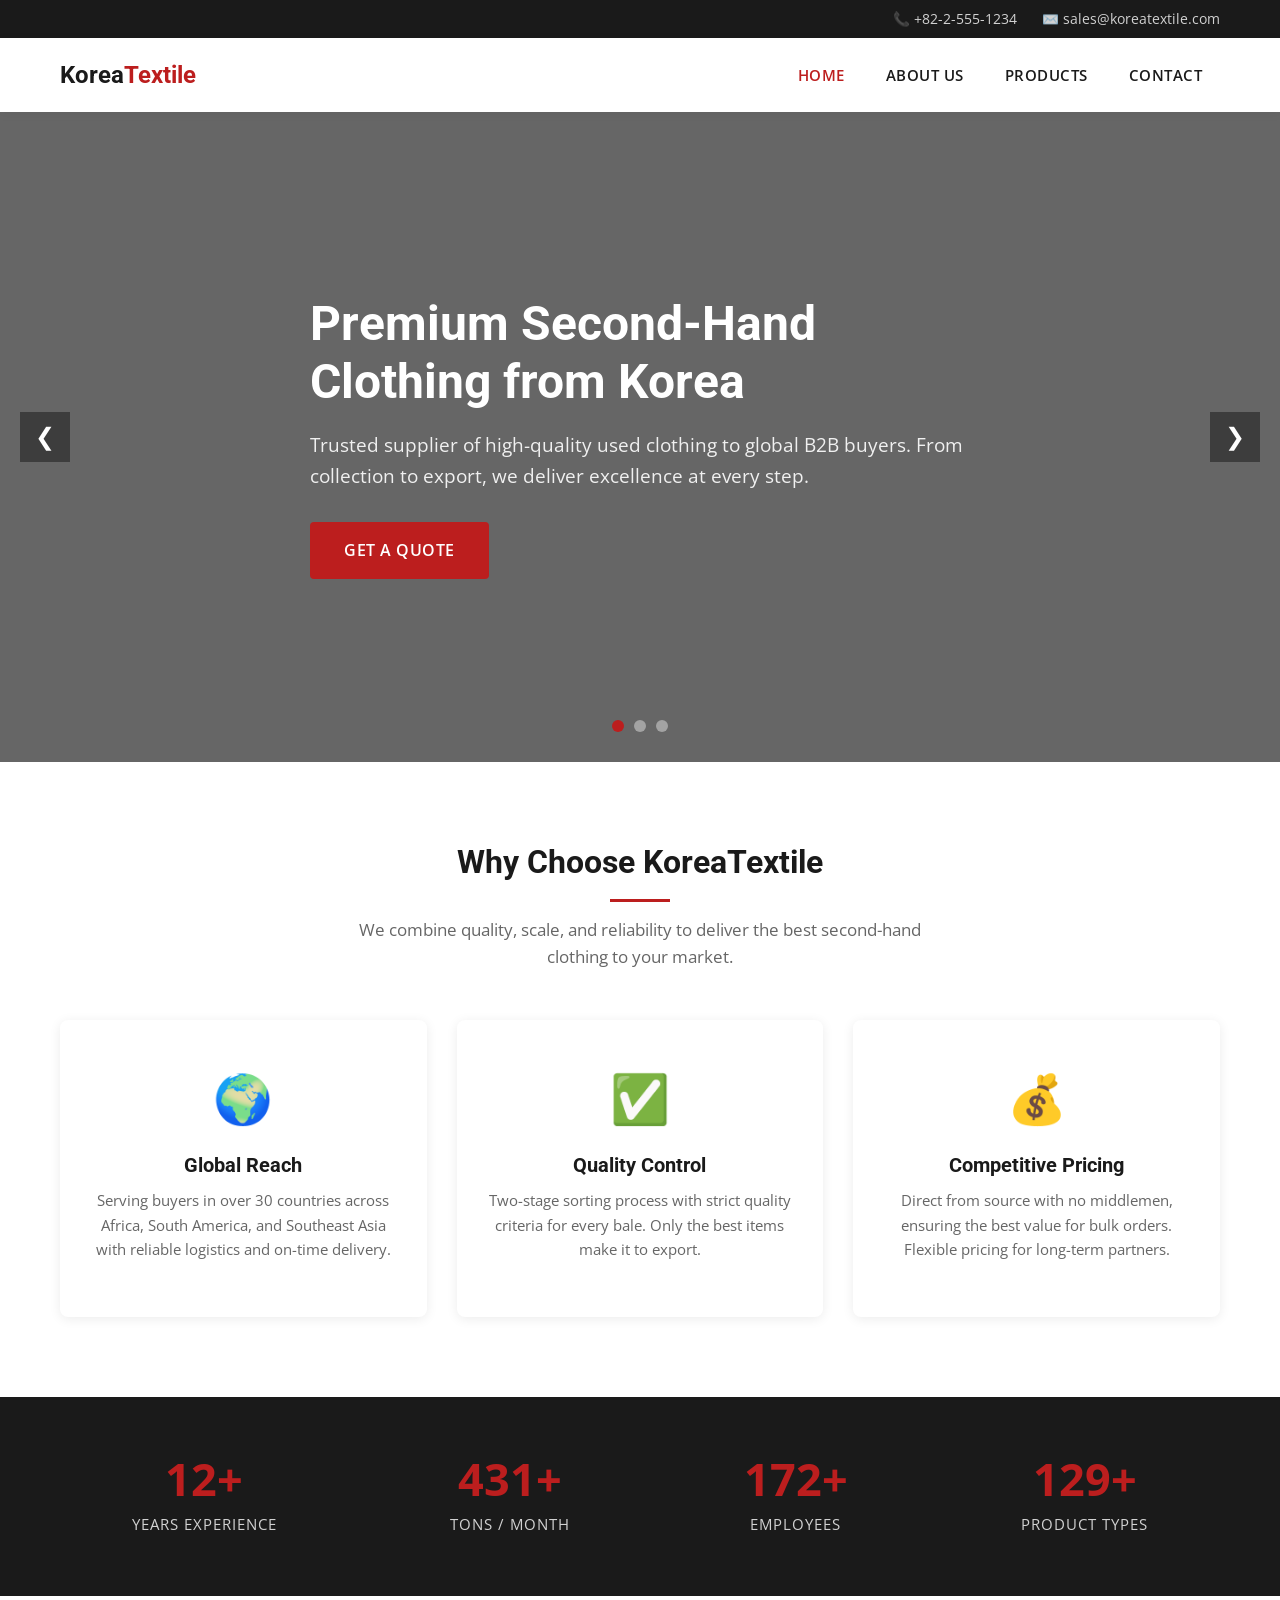
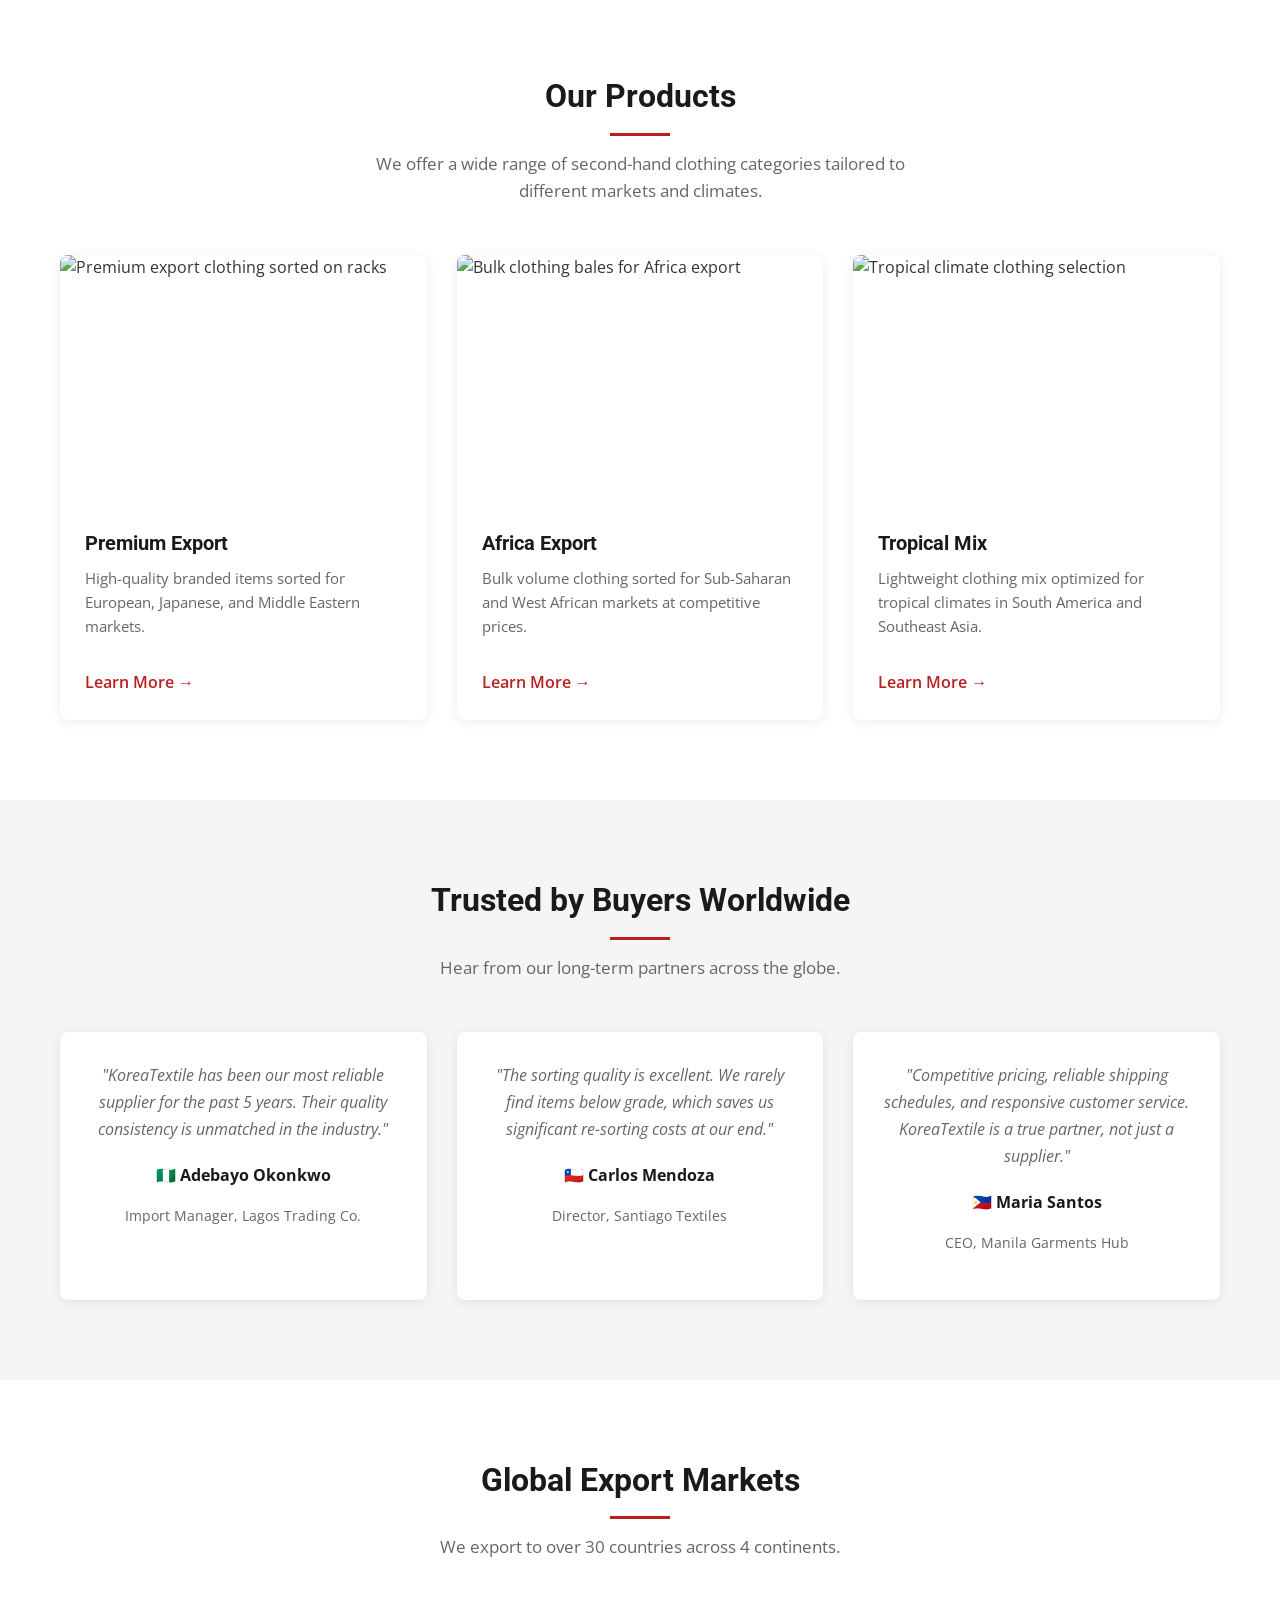
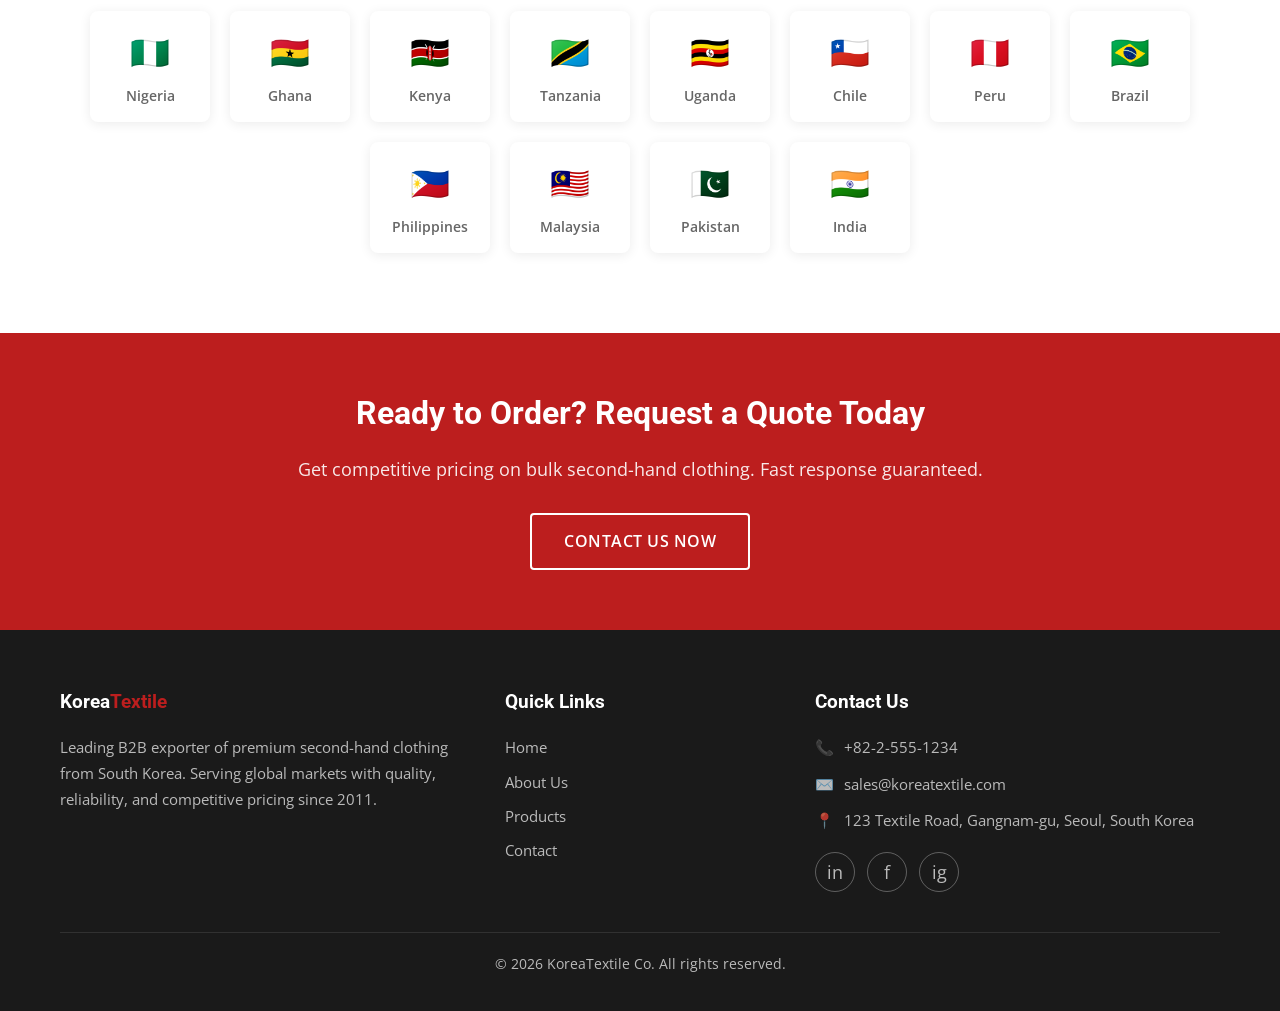
==== index.html @ 9825fd98 "B2B 중고 의류 수출 영문 웹사이트 데모 위시켓 #153612 수주용 정적 HTML 데모 사이트 - 4페이지: Home, About, Products, Contact - Euro" ====
<!DOCTYPE html>
<html lang="en">
<head>
  <meta charset="UTF-8">
  <meta name="viewport" content="width=device-width, initial-scale=1.0">
  <meta name="description" content="KoreaTextile Co. — Leading B2B exporter of premium second-hand clothing from South Korea to global markets.">
  <title>KoreaTextile Co. | Premium Second-Hand Clothing Export</title>
  <link rel="preconnect" href="https://fonts.googleapis.com">
  <link href="https://fonts.googleapis.com/css2?family=Open+Sans:wght@400;600;700&family=Roboto:wght@400;700&display=swap" rel="stylesheet">
  <link rel="stylesheet" href="css/style.css">
</head>
<body>

  <!-- Top Bar -->
  <div class="topbar">
    <div class="container">
      <a href="tel:+8225551234">📞 +82-2-555-1234</a>
      <a href="mailto:sales@koreatextile.com">✉️ sales@koreatextile.com</a>
    </div>
  </div>

  <!-- Header -->
  <header class="header">
    <div class="container">
      <a href="index.html" class="nav__logo">Korea<span>Textile</span></a>
      <nav aria-label="Main navigation">
        <ul class="nav__menu">
          <li class="nav__item nav__item--active"><a href="index.html" class="nav__link">Home</a></li>
          <li class="nav__item"><a href="about.html" class="nav__link">About Us</a></li>
          <li class="nav__item"><a href="products.html" class="nav__link">Products</a></li>
          <li class="nav__item"><a href="contact.html" class="nav__link">Contact</a></li>
        </ul>
      </nav>
      <button class="nav__toggle" aria-label="Toggle navigation menu" aria-expanded="false">
        <span></span><span></span><span></span>
      </button>
    </div>
    <div class="nav__overlay"></div>
  </header>

  <main>

  <!-- Hero Slider -->
  <section class="hero">
    <div class="hero__slide hero__slide--active">
      <div class="hero__bg" style="background-image:url('https://images.unsplash.com/photo-1558171813-4c088753af8f?w=1920&q=80')"></div>
      <div class="hero__overlay"></div>
      <div class="container hero__content">
        <h1 class="hero__title">Premium Second-Hand Clothing from Korea</h1>
        <p class="hero__subtitle">Trusted supplier of high-quality used clothing to global B2B buyers. From collection to export, we deliver excellence at every step.</p>
        <a href="contact.html" class="btn btn--primary">Get a Quote</a>
      </div>
    </div>
    <div class="hero__slide">
      <div class="hero__bg" style="background-image:url('https://images.unsplash.com/photo-1441986300917-64674bd600d8?w=1920&q=80')"></div>
      <div class="hero__overlay"></div>
      <div class="container hero__content">
        <h1 class="hero__title">Rigorous Sorting &amp; Quality Control</h1>
        <p class="hero__subtitle">Two-stage quality inspection ensures only the best reaches your market. Every bale meets our strict quality criteria.</p>
        <a href="about.html" class="btn btn--outline">Learn More</a>
      </div>
    </div>
    <div class="hero__slide">
      <div class="hero__bg" style="background-image:url('https://images.unsplash.com/photo-1494412574643-ff11b0a5eb19?w=1920&q=80')"></div>
      <div class="hero__overlay"></div>
      <div class="container hero__content">
        <h1 class="hero__title">Exporting to 30+ Countries Worldwide</h1>
        <p class="hero__subtitle">From Africa to South America, we deliver reliability at scale. Your trusted partner for bulk second-hand clothing supply.</p>
        <a href="products.html" class="btn btn--outline">View Products</a>
      </div>
    </div>

    <button class="hero__arrow hero__arrow--prev" aria-label="Previous slide">&#10094;</button>
    <button class="hero__arrow hero__arrow--next" aria-label="Next slide">&#10095;</button>
    <div class="hero__controls">
      <button class="hero__dot hero__dot--active" aria-label="Slide 1"></button>
      <button class="hero__dot" aria-label="Slide 2"></button>
      <button class="hero__dot" aria-label="Slide 3"></button>
    </div>
  </section>

  <!-- Why Choose Us -->
  <section class="section features fade-in">
    <div class="container">
      <div class="section__header">
        <h2>Why Choose KoreaTextile</h2>
        <p>We combine quality, scale, and reliability to deliver the best second-hand clothing to your market.</p>
      </div>
      <div class="grid grid--3col">
        <div class="card">
          <div class="card__icon">🌍</div>
          <h3 class="card__title">Global Reach</h3>
          <p class="card__text">Serving buyers in over 30 countries across Africa, South America, and Southeast Asia with reliable logistics and on-time delivery.</p>
        </div>
        <div class="card">
          <div class="card__icon">✅</div>
          <h3 class="card__title">Quality Control</h3>
          <p class="card__text">Two-stage sorting process with strict quality criteria for every bale. Only the best items make it to export.</p>
        </div>
        <div class="card">
          <div class="card__icon">💰</div>
          <h3 class="card__title">Competitive Pricing</h3>
          <p class="card__text">Direct from source with no middlemen, ensuring the best value for bulk orders. Flexible pricing for long-term partners.</p>
        </div>
      </div>
    </div>
  </section>

  <!-- Statistics -->
  <section class="section section--dark stats fade-in">
    <div class="container">
      <div class="stats__item">
        <div class="stats__number" data-target="15" data-suffix="+">0</div>
        <div class="stats__label">Years Experience</div>
      </div>
      <div class="stats__item">
        <div class="stats__number" data-target="500" data-suffix="+">0</div>
        <div class="stats__label">Tons / Month</div>
      </div>
      <div class="stats__item">
        <div class="stats__number" data-target="200" data-suffix="+">0</div>
        <div class="stats__label">Employees</div>
      </div>
      <div class="stats__item">
        <div class="stats__number" data-target="150" data-suffix="+">0</div>
        <div class="stats__label">Product Types</div>
      </div>
    </div>
  </section>

  <!-- Products Overview -->
  <section class="section fade-in">
    <div class="container">
      <div class="section__header">
        <h2>Our Products</h2>
        <p>We offer a wide range of second-hand clothing categories tailored to different markets and climates.</p>
      </div>
      <div class="grid grid--3col">
        <a href="products.html#premium" class="card">
          <img src="https://images.unsplash.com/photo-1489987707025-afc232f7ea0f?w=600&q=80" alt="Premium export clothing sorted on racks" class="card__image">
          <div class="card__body">
            <h3 class="card__title">Premium Export</h3>
            <p class="card__text">High-quality branded items sorted for European, Japanese, and Middle Eastern markets.</p>
            <span class="card__link">Learn More →</span>
          </div>
        </a>
        <a href="products.html#africa" class="card">
          <img src="https://images.unsplash.com/photo-1523381210434-271e8be1f52b?w=600&q=80" alt="Bulk clothing bales for Africa export" class="card__image">
          <div class="card__body">
            <h3 class="card__title">Africa Export</h3>
            <p class="card__text">Bulk volume clothing sorted for Sub-Saharan and West African markets at competitive prices.</p>
            <span class="card__link">Learn More →</span>
          </div>
        </a>
        <a href="products.html#tropical" class="card">
          <img src="https://images.unsplash.com/photo-1556905055-8f358a7a47b2?w=600&q=80" alt="Tropical climate clothing selection" class="card__image">
          <div class="card__body">
            <h3 class="card__title">Tropical Mix</h3>
            <p class="card__text">Lightweight clothing mix optimized for tropical climates in South America and Southeast Asia.</p>
            <span class="card__link">Learn More →</span>
          </div>
        </a>
      </div>
    </div>
  </section>

  <!-- Testimonials -->
  <section class="section section--light testimonials fade-in">
    <div class="container">
      <div class="section__header">
        <h2>Trusted by Buyers Worldwide</h2>
        <p>Hear from our long-term partners across the globe.</p>
      </div>
      <div class="grid grid--3col">
        <div class="card">
          <p class="testimonials__quote">"KoreaTextile has been our most reliable supplier for the past 5 years. Their quality consistency is unmatched in the industry."</p>
          <p class="testimonials__author">🇳🇬 Adebayo Okonkwo</p>
          <p class="testimonials__role">Import Manager, Lagos Trading Co.</p>
        </div>
        <div class="card">
          <p class="testimonials__quote">"The sorting quality is excellent. We rarely find items below grade, which saves us significant re-sorting costs at our end."</p>
          <p class="testimonials__author">🇨🇱 Carlos Mendoza</p>
          <p class="testimonials__role">Director, Santiago Textiles</p>
        </div>
        <div class="card">
          <p class="testimonials__quote">"Competitive pricing, reliable shipping schedules, and responsive customer service. KoreaTextile is a true partner, not just a supplier."</p>
          <p class="testimonials__author">🇵🇭 Maria Santos</p>
          <p class="testimonials__role">CEO, Manila Garments Hub</p>
        </div>
      </div>
    </div>
  </section>

  <!-- Global Reach -->
  <section class="section fade-in">
    <div class="container">
      <div class="section__header">
        <h2>Global Export Markets</h2>
        <p>We export to over 30 countries across 4 continents.</p>
      </div>
      <div class="flags">
        <div class="flags__item"><div class="flags__emoji">🇳🇬</div><div class="flags__name">Nigeria</div></div>
        <div class="flags__item"><div class="flags__emoji">🇬🇭</div><div class="flags__name">Ghana</div></div>
        <div class="flags__item"><div class="flags__emoji">🇰🇪</div><div class="flags__name">Kenya</div></div>
        <div class="flags__item"><div class="flags__emoji">🇹🇿</div><div class="flags__name">Tanzania</div></div>
        <div class="flags__item"><div class="flags__emoji">🇺🇬</div><div class="flags__name">Uganda</div></div>
        <div class="flags__item"><div class="flags__emoji">🇨🇱</div><div class="flags__name">Chile</div></div>
        <div class="flags__item"><div class="flags__emoji">🇵🇪</div><div class="flags__name">Peru</div></div>
        <div class="flags__item"><div class="flags__emoji">🇧🇷</div><div class="flags__name">Brazil</div></div>
        <div class="flags__item"><div class="flags__emoji">🇵🇭</div><div class="flags__name">Philippines</div></div>
        <div class="flags__item"><div class="flags__emoji">🇲🇾</div><div class="flags__name">Malaysia</div></div>
        <div class="flags__item"><div class="flags__emoji">🇵🇰</div><div class="flags__name">Pakistan</div></div>
        <div class="flags__item"><div class="flags__emoji">🇮🇳</div><div class="flags__name">India</div></div>
      </div>
    </div>
  </section>

  <!-- CTA -->
  <section class="cta">
    <div class="container">
      <h2>Ready to Order? Request a Quote Today</h2>
      <p>Get competitive pricing on bulk second-hand clothing. Fast response guaranteed.</p>
      <a href="contact.html" class="btn btn--outline">Contact Us Now</a>
    </div>
  </section>

  </main>

  <!-- Footer -->
  <footer class="footer">
    <div class="container">
      <div class="footer__grid">
        <div>
          <h3 class="footer__title">Korea<span style="color:var(--primary)">Textile</span></h3>
          <p class="footer__text">Leading B2B exporter of premium second-hand clothing from South Korea. Serving global markets with quality, reliability, and competitive pricing since 2011.</p>
        </div>
        <div>
          <h3 class="footer__title">Quick Links</h3>
          <div class="footer__links">
            <a href="index.html">Home</a>
            <a href="about.html">About Us</a>
            <a href="products.html">Products</a>
            <a href="contact.html">Contact</a>
          </div>
        </div>
        <div>
          <h3 class="footer__title">Contact Us</h3>
          <div class="footer__contact-item">📞 <span>+82-2-555-1234</span></div>
          <div class="footer__contact-item">✉️ <span>sales@koreatextile.com</span></div>
          <div class="footer__contact-item">📍 <span>123 Textile Road, Gangnam-gu, Seoul, South Korea</span></div>
          <div class="footer__social">
            <a href="#" aria-label="LinkedIn">in</a>
            <a href="#" aria-label="Facebook">f</a>
            <a href="#" aria-label="Instagram">ig</a>
          </div>
        </div>
      </div>
      <div class="footer__bottom">
        <p>&copy; 2026 KoreaTextile Co. All rights reserved.</p>
      </div>
    </div>
  </footer>

  <script src="js/slider.js"></script>
  <script src="js/main.js"></script>
</body>
</html>
---- css/style.css ----
/* =============================================
   KoreaTextile B2B Demo — style.css
   BEM methodology | Mobile-first responsive
   ============================================= */

/* --- Reset & Base --- */
*, *::before, *::after {
  box-sizing: border-box;
  margin: 0;
  padding: 0;
}

html {
  scroll-behavior: smooth;
  font-size: 16px;
}

body {
  font-family: 'Open Sans', 'Roboto', Arial, sans-serif;
  color: var(--text);
  line-height: 1.6;
  background: var(--white);
}

a {
  color: inherit;
  text-decoration: none;
}

:focus-visible {
  outline: 2px solid var(--primary);
  outline-offset: 2px;
}

ul, ol {
  list-style: none;
}

img {
  max-width: 100%;
  height: auto;
  display: block;
}

/* --- CSS Custom Properties --- */
:root {
  --primary: #bc1e1e;
  --primary-hover: #a01818;
  --dark: #1a1a1a;
  --text: #333333;
  --text-light: #666666;
  --light: #f5f5f5;
  --white: #ffffff;
  --success: #28a745;
  --error: #dc3545;
  --border: #e0e0e0;
  --shadow: 0 2px 12px rgba(0,0,0,0.08);
  --shadow-lg: 0 8px 30px rgba(0,0,0,0.12);
  --transition: 0.3s ease;
  --container: 1200px;
}

/* --- Typography --- */
h1, h2, h3, h4, h5, h6 {
  font-family: 'Roboto', 'Open Sans', Arial, sans-serif;
  font-weight: 700;
  line-height: 1.3;
  color: var(--dark);
}

h1 { font-size: 2.5rem; }
h2 { font-size: 2rem; }
h3 { font-size: 1.5rem; }
h4 { font-size: 1.25rem; }
p { margin-bottom: 1rem; }

@media (max-width: 768px) {
  h1 { font-size: 1.8rem; }
  h2 { font-size: 1.5rem; }
  h3 { font-size: 1.25rem; }
}

/* --- Layout --- */
.container {
  max-width: var(--container);
  margin: 0 auto;
  padding: 0 20px;
}

.section {
  padding: 80px 0;
}

.section--dark {
  background: var(--dark);
  color: var(--white);
}

.section--dark h2,
.section--dark h3 {
  color: var(--white);
}

.section--light {
  background: var(--light);
}

.section__header {
  text-align: center;
  margin-bottom: 50px;
}

.section__header h2 {
  margin-bottom: 15px;
  position: relative;
}

.section__header h2::after {
  content: '';
  display: block;
  width: 60px;
  height: 3px;
  background: var(--primary);
  margin: 15px auto 0;
}

.section__header p {
  color: var(--text-light);
  max-width: 600px;
  margin: 0 auto;
  font-size: 1.05rem;
}

/* --- Grid --- */
.grid {
  display: grid;
  gap: 30px;
}

.grid--2col {
  grid-template-columns: repeat(2, 1fr);
}

.grid--3col {
  grid-template-columns: repeat(3, 1fr);
}

.grid--4col {
  grid-template-columns: repeat(4, 1fr);
}

@media (max-width: 992px) {
  .grid--3col,
  .grid--4col {
    grid-template-columns: repeat(2, 1fr);
  }
}

@media (max-width: 768px) {
  .grid--2col,
  .grid--3col,
  .grid--4col {
    grid-template-columns: 1fr;
  }
}

/* --- Buttons --- */
.btn {
  display: inline-block;
  padding: 14px 32px;
  font-size: 1rem;
  font-weight: 600;
  border: 2px solid transparent;
  border-radius: 4px;
  cursor: pointer;
  transition: all var(--transition);
  text-align: center;
  letter-spacing: 0.5px;
  text-transform: uppercase;
}

.btn--primary {
  background: var(--primary);
  color: var(--white);
  border-color: var(--primary);
}

.btn--primary:hover {
  background: var(--primary-hover);
  border-color: var(--primary-hover);
  transform: translateY(-2px);
  box-shadow: var(--shadow);
}

.btn--outline {
  background: transparent;
  color: var(--white);
  border-color: var(--white);
}

.btn--outline:hover {
  background: var(--white);
  color: var(--dark);
}

.btn--outline-dark {
  background: transparent;
  color: var(--dark);
  border-color: var(--dark);
}

.btn--outline-dark:hover {
  background: var(--dark);
  color: var(--white);
}

/* --- Cards --- */
.card {
  background: var(--white);
  border-radius: 8px;
  overflow: hidden;
  box-shadow: var(--shadow);
  transition: transform var(--transition), box-shadow var(--transition);
}

.card:hover {
  transform: translateY(-5px);
  box-shadow: var(--shadow-lg);
}

.card__image {
  width: 100%;
  height: 250px;
  object-fit: cover;
}

.card__body {
  padding: 25px;
}

.card__icon {
  font-size: 2.5rem;
  margin-bottom: 15px;
}

.card__title {
  font-size: 1.25rem;
  margin-bottom: 10px;
  color: var(--dark);
}

.card__text {
  color: var(--text-light);
  font-size: 0.95rem;
  line-height: 1.6;
}

.card__link {
  display: inline-block;
  margin-top: 15px;
  color: var(--primary);
  font-weight: 600;
  transition: color var(--transition);
}

.card__link:hover {
  color: var(--primary-hover);
}

/* =============================================
   TOP BAR
   ============================================= */
.topbar {
  background: var(--dark);
  color: var(--white);
  padding: 8px 0;
  font-size: 0.85rem;
}

.topbar .container {
  display: flex;
  justify-content: flex-end;
  gap: 25px;
}

.topbar a {
  color: var(--white);
  opacity: 0.8;
  transition: opacity var(--transition);
}

.topbar a:hover {
  opacity: 1;
}

/* =============================================
   HEADER / NAV
   ============================================= */
.header {
  background: var(--white);
  box-shadow: 0 2px 10px rgba(0,0,0,0.05);
  position: sticky;
  top: 0;
  z-index: 1000;
  transition: background var(--transition), box-shadow var(--transition);
}

.header--scrolled {
  background: var(--dark);
  box-shadow: 0 2px 20px rgba(0,0,0,0.2);
}

.header--scrolled .nav__link {
  color: var(--white);
}

.header--scrolled .nav__logo {
  color: var(--white);
}

.header .container {
  display: flex;
  align-items: center;
  justify-content: space-between;
  padding-top: 0;
  padding-bottom: 0;
}

.nav__logo {
  font-family: 'Roboto', sans-serif;
  font-size: 1.5rem;
  font-weight: 700;
  color: var(--dark);
  transition: color var(--transition);
  padding: 18px 0;
}

.nav__logo span {
  color: var(--primary);
}

.nav__menu {
  display: flex;
  gap: 5px;
}

.nav__item {
  position: relative;
}

.nav__link {
  display: block;
  padding: 22px 18px;
  font-weight: 600;
  font-size: 0.95rem;
  color: var(--dark);
  text-transform: uppercase;
  letter-spacing: 0.5px;
  transition: color var(--transition);
}

.nav__link:hover,
.nav__item--active .nav__link {
  color: var(--primary);
}

/* Hamburger */
.nav__toggle {
  display: none;
  flex-direction: column;
  gap: 5px;
  cursor: pointer;
  padding: 10px;
  z-index: 1001;
  background: none;
  border: none;
}

.nav__toggle span {
  display: block;
  width: 25px;
  height: 3px;
  background: var(--dark);
  transition: all var(--transition);
  border-radius: 2px;
}

.header--scrolled .nav__toggle span {
  background: var(--white);
}

.nav__toggle--active span:nth-child(1) {
  transform: rotate(45deg) translate(5px, 6px);
}

.nav__toggle--active span:nth-child(2) {
  opacity: 0;
}

.nav__toggle--active span:nth-child(3) {
  transform: rotate(-45deg) translate(5px, -6px);
}

@media (max-width: 768px) {
  .nav__toggle {
    display: flex;
  }

  .nav__menu {
    position: fixed;
    top: 0;
    right: -100%;
    width: 280px;
    height: 100vh;
    background: var(--dark);
    flex-direction: column;
    padding: 80px 30px 30px;
    gap: 0;
    transition: right var(--transition);
    z-index: 1000;
  }

  .nav__menu--open {
    right: 0;
  }

  .nav__link {
    color: var(--white);
    padding: 15px 0;
    border-bottom: 1px solid rgba(255,255,255,0.1);
  }

  .nav__overlay {
    display: none;
    position: fixed;
    top: 0;
    left: 0;
    width: 100%;
    height: 100%;
    background: rgba(0,0,0,0.5);
    z-index: 999;
  }

  .nav__overlay--active {
    display: block;
  }
}

/* =============================================
   HERO SLIDER
   ============================================= */
.hero {
  position: relative;
  height: 650px;
  overflow: hidden;
}

.hero__slide {
  position: absolute;
  top: 0;
  left: 0;
  width: 100%;
  height: 100%;
  opacity: 0;
  transition: opacity 0.8s ease;
  display: flex;
  align-items: center;
}

.hero__slide--active {
  opacity: 1;
}

.hero__bg {
  position: absolute;
  top: 0;
  left: 0;
  width: 100%;
  height: 100%;
  background-size: cover;
  background-position: center;
}

.hero__overlay {
  position: absolute;
  top: 0;
  left: 0;
  width: 100%;
  height: 100%;
  background: rgba(0, 0, 0, 0.6);
}

.hero__content {
  position: relative;
  z-index: 2;
  color: var(--white);
  max-width: 700px;
}

.hero__title {
  font-size: 3rem;
  font-weight: 700;
  margin-bottom: 20px;
  color: var(--white);
  line-height: 1.2;
}

.hero__subtitle {
  font-size: 1.2rem;
  margin-bottom: 30px;
  opacity: 0.9;
  line-height: 1.6;
}

.hero__controls {
  position: absolute;
  bottom: 30px;
  left: 50%;
  transform: translateX(-50%);
  display: flex;
  gap: 10px;
  z-index: 3;
}

.hero__dot {
  width: 12px;
  height: 12px;
  border-radius: 50%;
  background: rgba(255, 255, 255, 0.4);
  cursor: pointer;
  transition: background var(--transition);
  border: none;
}

.hero__dot--active {
  background: var(--primary);
}

.hero__arrow {
  position: absolute;
  top: 50%;
  transform: translateY(-50%);
  z-index: 3;
  background: rgba(0, 0, 0, 0.4);
  color: var(--white);
  border: none;
  width: 50px;
  height: 50px;
  font-size: 1.5rem;
  cursor: pointer;
  transition: background var(--transition);
  display: flex;
  align-items: center;
  justify-content: center;
}

.hero__arrow:hover {
  background: var(--primary);
}

.hero__arrow--prev {
  left: 20px;
}

.hero__arrow--next {
  right: 20px;
}

@media (max-width: 768px) {
  .hero {
    height: 500px;
  }

  .hero__title {
    font-size: 1.8rem;
  }

  .hero__subtitle {
    font-size: 1rem;
  }

  .hero__arrow {
    width: 40px;
    height: 40px;
    font-size: 1.2rem;
  }
}

/* =============================================
   WHY CHOOSE US
   ============================================= */
.features .card {
  text-align: center;
  padding: 40px 25px;
}

.features .card__icon {
  font-size: 3rem;
}

/* =============================================
   STATISTICS BAR
   ============================================= */
.stats {
  padding: 60px 0;
}

.stats .container {
  display: flex;
  justify-content: space-around;
  flex-wrap: wrap;
  gap: 30px;
}

.stats__item {
  text-align: center;
}

.stats__number {
  font-size: 2.8rem;
  font-weight: 700;
  color: var(--primary);
  line-height: 1;
}

.stats__label {
  font-size: 0.95rem;
  color: rgba(255,255,255,0.8);
  margin-top: 10px;
  text-transform: uppercase;
  letter-spacing: 1px;
}

@media (max-width: 768px) {
  .stats .container {
    gap: 20px;
  }

  .stats__item {
    flex: 0 0 45%;
  }

  .stats__number {
    font-size: 2rem;
  }
}

/* =============================================
   TESTIMONIALS
   ============================================= */
.testimonials .card {
  padding: 30px;
  text-align: center;
}

.testimonials__quote {
  font-style: italic;
  color: var(--text-light);
  margin-bottom: 20px;
  line-height: 1.7;
  font-size: 1rem;
}

.testimonials__author {
  font-weight: 700;
  color: var(--dark);
}

.testimonials__role {
  font-size: 0.85rem;
  color: var(--text-light);
}

/* =============================================
   CTA
   ============================================= */
.cta {
  background: var(--primary);
  padding: 60px 0;
  text-align: center;
  color: var(--white);
}

.cta h2 {
  color: var(--white);
  margin-bottom: 20px;
}

.cta p {
  opacity: 0.9;
  margin-bottom: 30px;
  font-size: 1.1rem;
}

/* =============================================
   ABOUT — PROCESS TIMELINE
   ============================================= */
.process {
  display: flex;
  justify-content: space-between;
  position: relative;
  margin-top: 40px;
}

.process::before {
  content: '';
  position: absolute;
  top: 40px;
  left: 10%;
  right: 10%;
  height: 3px;
  background: var(--border);
}

.process__step {
  text-align: center;
  flex: 1;
  position: relative;
  padding: 0 10px;
}

.process__icon {
  width: 80px;
  height: 80px;
  background: var(--primary);
  border-radius: 50%;
  display: flex;
  align-items: center;
  justify-content: center;
  font-size: 2rem;
  margin: 0 auto 15px;
  position: relative;
  z-index: 1;
}

.process__title {
  font-size: 1rem;
  font-weight: 700;
  margin-bottom: 8px;
  color: var(--dark);
}

.process__text {
  font-size: 0.85rem;
  color: var(--text-light);
}

@media (max-width: 768px) {
  .process {
    flex-direction: column;
    gap: 30px;
  }

  .process::before {
    top: 0;
    bottom: 0;
    left: 40px;
    right: auto;
    width: 3px;
    height: auto;
  }

  .process__step {
    display: flex;
    text-align: left;
    gap: 20px;
    align-items: flex-start;
  }

  .process__icon {
    width: 60px;
    height: 60px;
    font-size: 1.5rem;
    flex-shrink: 0;
    margin: 0;
  }
}

/* =============================================
   ABOUT — GALLERY
   ============================================= */
.gallery {
  display: grid;
  grid-template-columns: repeat(3, 1fr);
  gap: 15px;
}

.gallery__item {
  height: 250px;
  overflow: hidden;
  border-radius: 8px;
}

.gallery__item img {
  width: 100%;
  height: 100%;
  object-fit: cover;
  transition: transform var(--transition);
}

.gallery__item:hover img {
  transform: scale(1.05);
}

@media (max-width: 768px) {
  .gallery {
    grid-template-columns: repeat(2, 1fr);
  }
}

/* =============================================
   PRODUCTS
   ============================================= */
.product-detail {
  display: grid;
  grid-template-columns: 1fr 1fr;
  gap: 40px;
  align-items: start;
  margin-bottom: 60px;
  padding-bottom: 60px;
  border-bottom: 1px solid var(--border);
}

.product-detail:last-child {
  border-bottom: none;
  margin-bottom: 0;
  padding-bottom: 0;
}

.product-detail:nth-child(even) .product-detail__image {
  order: 2;
}

.product-detail:nth-child(even) .product-detail__info {
  order: 1;
}

.product-detail__image {
  width: 100%;
  height: 350px;
  object-fit: cover;
  border-radius: 8px;
}

.product-detail__info h3 {
  margin-bottom: 15px;
  font-size: 1.5rem;
}

.product-detail__info p {
  color: var(--text-light);
  margin-bottom: 20px;
}

.product-detail__specs {
  background: var(--light);
  padding: 20px;
  border-radius: 8px;
}

.product-detail__specs dt {
  font-weight: 700;
  color: var(--dark);
  margin-bottom: 4px;
}

.product-detail__specs dd {
  color: var(--text-light);
  margin-bottom: 12px;
  padding-bottom: 12px;
  border-bottom: 1px solid var(--border);
}

.product-detail__specs dd:last-child {
  margin-bottom: 0;
  padding-bottom: 0;
  border-bottom: none;
}

@media (max-width: 768px) {
  .product-detail {
    grid-template-columns: 1fr;
  }

  .product-detail:nth-child(even) {
    direction: ltr;
  }
}

/* =============================================
   FAQ ACCORDION
   ============================================= */
.faq__item {
  border: 1px solid var(--border);
  border-radius: 8px;
  margin-bottom: 12px;
  overflow: hidden;
}

.faq__question {
  width: 100%;
  background: var(--white);
  border: none;
  padding: 18px 25px;
  font-size: 1rem;
  font-weight: 600;
  color: var(--dark);
  text-align: left;
  cursor: pointer;
  display: flex;
  justify-content: space-between;
  align-items: center;
  transition: background var(--transition);
}

.faq__question:hover {
  background: var(--light);
}

.faq__question::after {
  content: '+';
  font-size: 1.5rem;
  font-weight: 300;
  transition: transform var(--transition);
}

.faq__item--open .faq__question::after {
  transform: rotate(45deg);
}

.faq__answer {
  max-height: 0;
  overflow: hidden;
  transition: max-height 0.3s ease, padding 0.3s ease;
}

.faq__item--open .faq__answer {
  max-height: 1000px;
  padding: 0 25px 20px;
}

.faq__answer p {
  color: var(--text-light);
  line-height: 1.7;
}

/* =============================================
   CONTACT FORM
   ============================================= */
.contact-info {
  display: grid;
  grid-template-columns: repeat(3, 1fr);
  gap: 30px;
  margin-bottom: 50px;
}

.contact-info__item {
  text-align: center;
  padding: 30px;
  background: var(--light);
  border-radius: 8px;
}

.contact-info__icon {
  font-size: 2.5rem;
  margin-bottom: 15px;
}

.contact-info__title {
  font-weight: 700;
  font-size: 1.1rem;
  margin-bottom: 8px;
  color: var(--dark);
}

.contact-info__text {
  color: var(--text-light);
  font-size: 0.95rem;
}

@media (max-width: 768px) {
  .contact-info {
    grid-template-columns: 1fr;
  }
}

.form {
  max-width: 800px;
  margin: 0 auto;
  background: var(--white);
  padding: 40px;
  border-radius: 8px;
  box-shadow: var(--shadow);
}

.form__group {
  margin-bottom: 20px;
}

.form__label {
  display: block;
  margin-bottom: 6px;
  font-weight: 600;
  color: var(--dark);
  font-size: 0.95rem;
}

.form__label span {
  color: var(--primary);
}

.form__input,
.form__select,
.form__textarea {
  width: 100%;
  padding: 12px 16px;
  font-size: 1rem;
  font-family: inherit;
  border: 2px solid var(--border);
  border-radius: 6px;
  transition: border-color var(--transition);
  background: var(--white);
}

.form__input:focus,
.form__select:focus,
.form__textarea:focus {
  outline: none;
  border-color: var(--primary);
}

.form__input--error,
.form__select--error,
.form__textarea--error {
  border-color: var(--error);
}

.form__error {
  color: var(--error);
  font-size: 0.85rem;
  margin-top: 4px;
  display: none;
}

.form__group--error .form__error {
  display: block;
}

.form__textarea {
  min-height: 150px;
  resize: vertical;
}

.form__row {
  display: grid;
  grid-template-columns: 1fr 1fr;
  gap: 20px;
}

@media (max-width: 768px) {
  .form__row {
    grid-template-columns: 1fr;
  }

  .form {
    padding: 25px;
  }
}

.form__submit {
  width: 100%;
  margin-top: 10px;
}

.form__message {
  padding: 15px 20px;
  border-radius: 6px;
  margin-top: 20px;
  display: none;
  font-weight: 600;
}

.form__message--success {
  background: #d4edda;
  color: var(--success);
  border: 1px solid #c3e6cb;
  display: block;
}

.form__message--error {
  background: #f8d7da;
  color: var(--error);
  border: 1px solid #f5c6cb;
  display: block;
}

/* =============================================
   PAGE HEADER (inner pages)
   ============================================= */
.page-header {
  background: var(--dark);
  padding: 80px 0 60px;
  text-align: center;
  color: var(--white);
}

.page-header h1 {
  color: var(--white);
  margin-bottom: 15px;
}

.page-header p {
  color: rgba(255,255,255,0.7);
  max-width: 600px;
  margin: 0 auto;
  font-size: 1.1rem;
}

/* =============================================
   FOOTER
   ============================================= */
.footer {
  background: var(--dark);
  color: rgba(255,255,255,0.7);
  padding: 60px 0 0;
}

.footer__grid {
  display: grid;
  grid-template-columns: 1.5fr 1fr 1.5fr;
  gap: 40px;
  padding-bottom: 40px;
}

.footer__title {
  font-size: 1.2rem;
  font-weight: 700;
  color: var(--white);
  margin-bottom: 20px;
}

.footer__text {
  line-height: 1.7;
  font-size: 0.95rem;
}

.footer__links {
  display: flex;
  flex-direction: column;
  gap: 10px;
}

.footer__links a {
  transition: color var(--transition);
  font-size: 0.95rem;
}

.footer__links a:hover {
  color: var(--primary);
}

.footer__contact-item {
  display: flex;
  gap: 10px;
  margin-bottom: 12px;
  font-size: 0.95rem;
  align-items: flex-start;
}

.footer__social {
  display: flex;
  gap: 12px;
  margin-top: 20px;
}

.footer__social a {
  width: 40px;
  height: 40px;
  border: 1px solid rgba(255,255,255,0.3);
  border-radius: 50%;
  display: flex;
  align-items: center;
  justify-content: center;
  font-size: 1.1rem;
  transition: all var(--transition);
}

.footer__social a:hover {
  background: var(--primary);
  border-color: var(--primary);
  color: var(--white);
}

.footer__bottom {
  border-top: 1px solid rgba(255,255,255,0.1);
  padding: 20px 0;
  text-align: center;
  font-size: 0.85rem;
}

@media (max-width: 768px) {
  .footer__grid {
    grid-template-columns: 1fr;
    gap: 30px;
  }
}

/* =============================================
   ANIMATIONS (fade-in on scroll)
   ============================================= */
.fade-in {
  opacity: 0;
  transform: translateY(30px);
  transition: opacity 0.6s ease, transform 0.6s ease;
}

.fade-in--visible {
  opacity: 1;
  transform: translateY(0);
}

/* =============================================
   GLOBAL REACH — flag grid
   ============================================= */
.flags {
  display: flex;
  flex-wrap: wrap;
  justify-content: center;
  gap: 20px;
}

.flags__item {
  text-align: center;
  padding: 15px 20px;
  background: var(--white);
  border-radius: 8px;
  box-shadow: var(--shadow);
  min-width: 120px;
}

.flags__emoji {
  font-size: 2rem;
  margin-bottom: 8px;
}

.flags__name {
  font-size: 0.85rem;
  color: var(--text-light);
  font-weight: 600;
}

/* =============================================
   2-COL LAYOUT (about, etc.)
   ============================================= */
.two-col {
  display: grid;
  grid-template-columns: 1fr 1fr;
  gap: 50px;
  align-items: center;
}

.two-col__image {
  border-radius: 8px;
  width: 100%;
  height: 400px;
  object-fit: cover;
}

@media (max-width: 768px) {
  .two-col {
    grid-template-columns: 1fr;
    gap: 30px;
  }
}
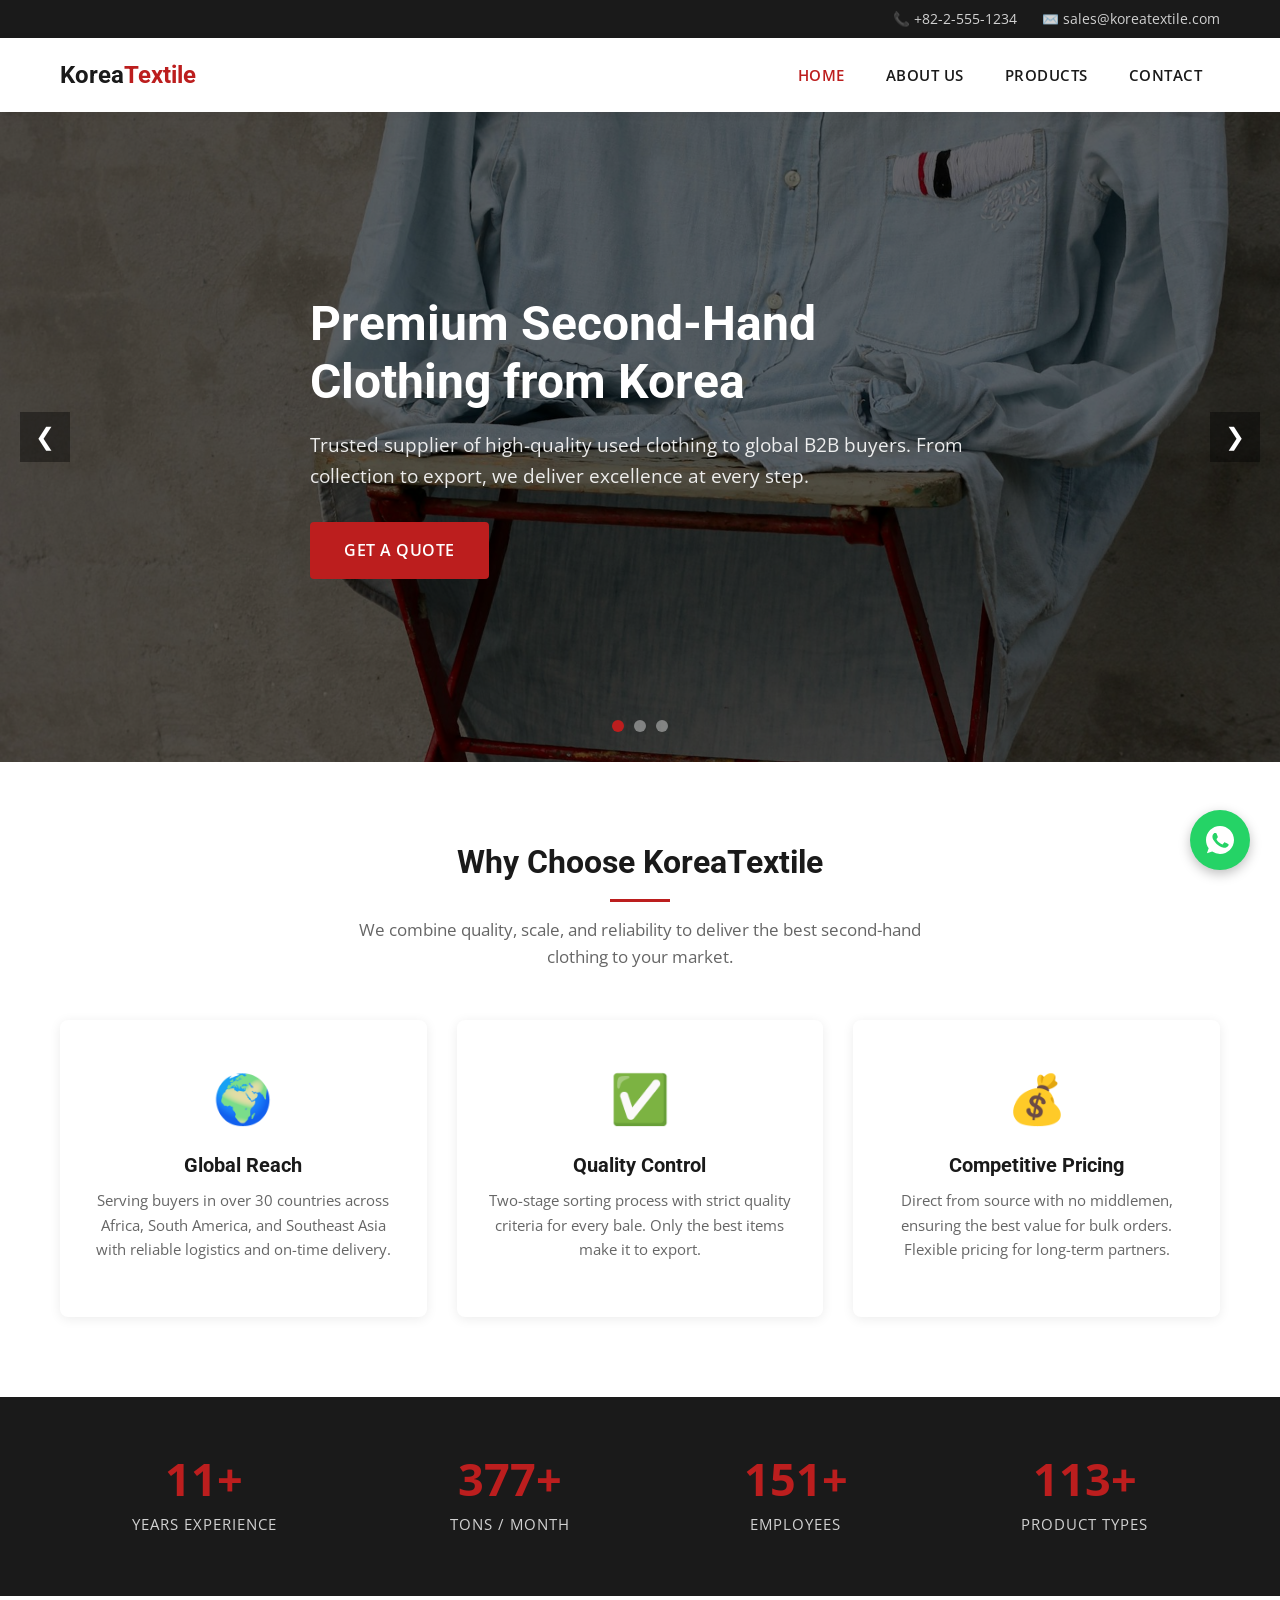
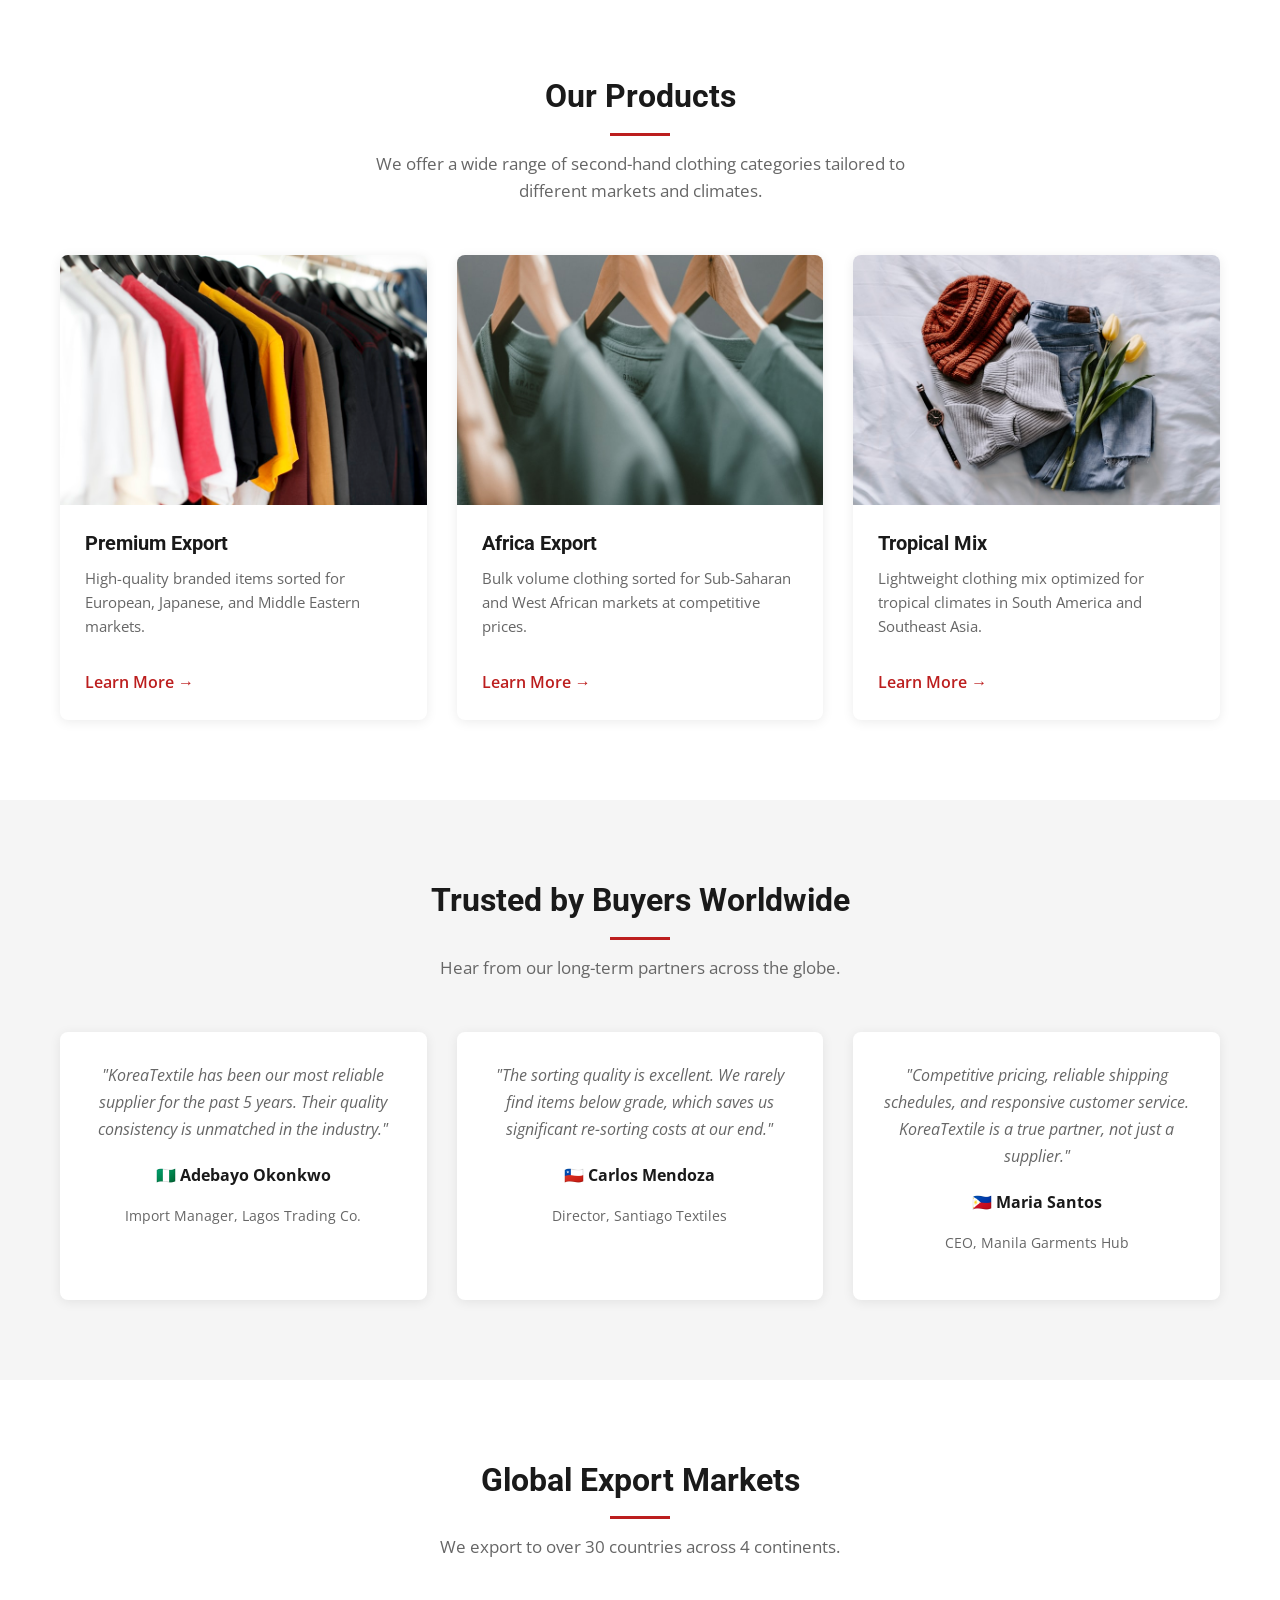
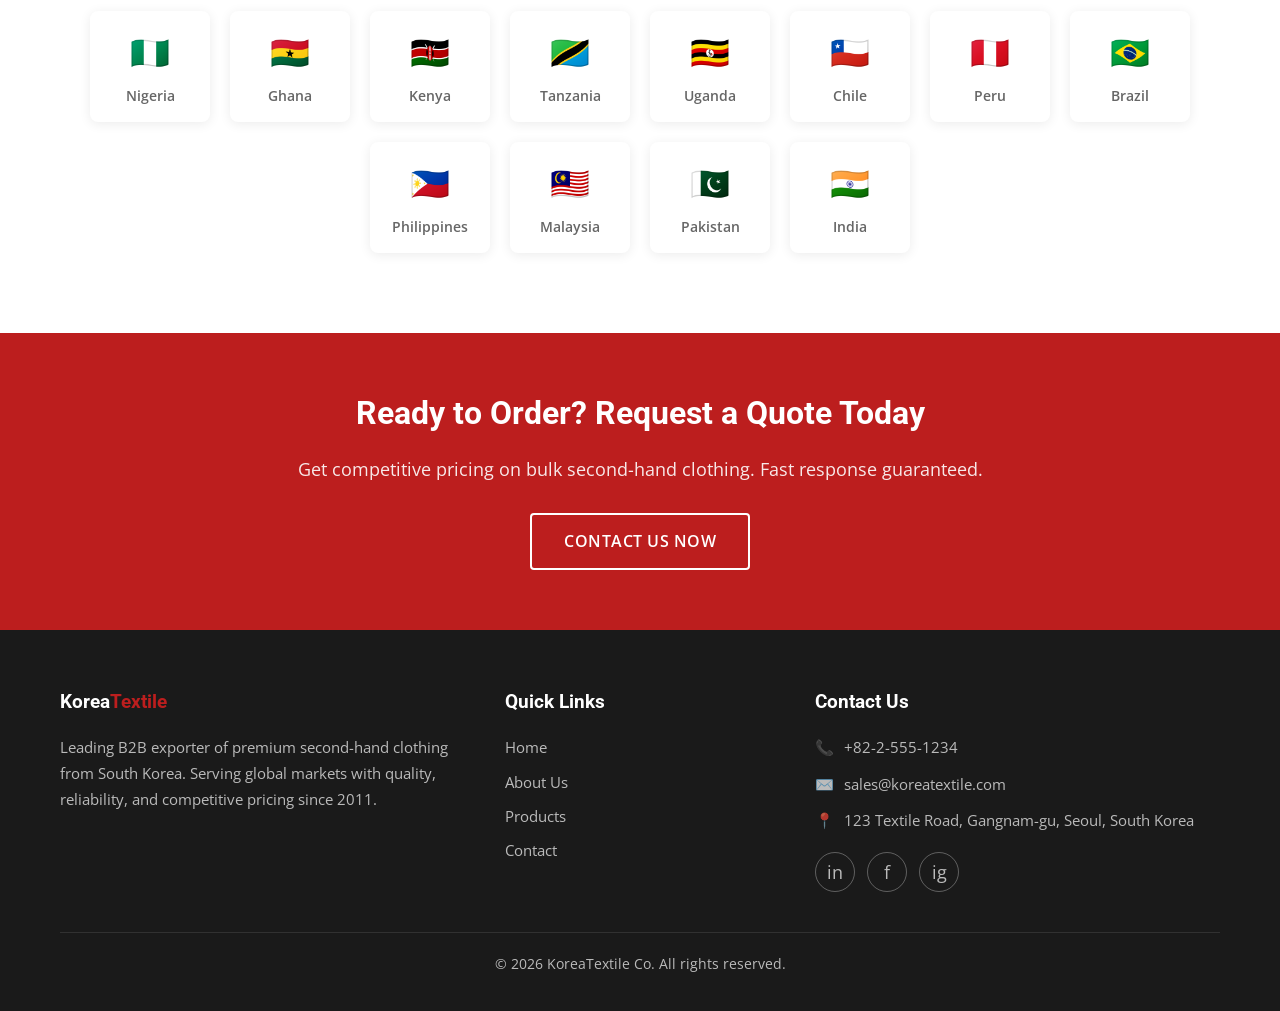
==== commit af9b5411: "WhatsApp 버튼 추가, 이미지 로컬화, favicon, 지원서 데모URL 반영 - 4페이지에 WhatsApp 플로팅 버튼 + CSS 추가 - Unsplash CDN URL →" ====
--- a/index.html
+++ b/index.html
@@ -7,6 +7,7 @@
   <title>KoreaTextile Co. | Premium Second-Hand Clothing Export</title>
   <link rel="preconnect" href="https://fonts.googleapis.com">
   <link href="https://fonts.googleapis.com/css2?family=Open+Sans:wght@400;600;700&family=Roboto:wght@400;700&display=swap" rel="stylesheet">
+  <link rel="icon" type="image/svg+xml" href="data:image/svg+xml,<svg xmlns='http://www.w3.org/2000/svg' viewBox='0 0 100 100'><text y='.9em' font-size='90'>👔</text></svg>">
   <link rel="stylesheet" href="css/style.css">
 </head>
 <body>
@@ -43,7 +44,7 @@
   <!-- Hero Slider -->
   <section class="hero">
     <div class="hero__slide hero__slide--active">
-      <div class="hero__bg" style="background-image:url('https://images.unsplash.com/photo-1558171813-4c088753af8f?w=1920&q=80')"></div>
+      <div class="hero__bg" style="background-image:url('images/hero-1.jpg')"></div>
       <div class="hero__overlay"></div>
       <div class="container hero__content">
         <h1 class="hero__title">Premium Second-Hand Clothing from Korea</h1>
@@ -52,7 +53,7 @@
       </div>
     </div>
     <div class="hero__slide">
-      <div class="hero__bg" style="background-image:url('https://images.unsplash.com/photo-1441986300917-64674bd600d8?w=1920&q=80')"></div>
+      <div class="hero__bg" style="background-image:url('images/hero-2.jpg')"></div>
       <div class="hero__overlay"></div>
       <div class="container hero__content">
         <h1 class="hero__title">Rigorous Sorting &amp; Quality Control</h1>
@@ -61,7 +62,7 @@
       </div>
     </div>
     <div class="hero__slide">
-      <div class="hero__bg" style="background-image:url('https://images.unsplash.com/photo-1494412574643-ff11b0a5eb19?w=1920&q=80')"></div>
+      <div class="hero__bg" style="background-image:url('images/hero-3.jpg')"></div>
       <div class="hero__overlay"></div>
       <div class="container hero__content">
         <h1 class="hero__title">Exporting to 30+ Countries Worldwide</h1>
@@ -137,7 +138,7 @@
       </div>
       <div class="grid grid--3col">
         <a href="products.html#premium" class="card">
-          <img src="https://images.unsplash.com/photo-1489987707025-afc232f7ea0f?w=600&q=80" alt="Premium export clothing sorted on racks" class="card__image">
+          <img src="images/product-premium.jpg" alt="Premium export clothing sorted on racks" class="card__image">
           <div class="card__body">
             <h3 class="card__title">Premium Export</h3>
             <p class="card__text">High-quality branded items sorted for European, Japanese, and Middle Eastern markets.</p>
@@ -145,7 +146,7 @@
           </div>
         </a>
         <a href="products.html#africa" class="card">
-          <img src="https://images.unsplash.com/photo-1523381210434-271e8be1f52b?w=600&q=80" alt="Bulk clothing bales for Africa export" class="card__image">
+          <img src="images/product-africa.jpg" alt="Bulk clothing bales for Africa export" class="card__image">
           <div class="card__body">
             <h3 class="card__title">Africa Export</h3>
             <p class="card__text">Bulk volume clothing sorted for Sub-Saharan and West African markets at competitive prices.</p>
@@ -153,7 +154,7 @@
           </div>
         </a>
         <a href="products.html#tropical" class="card">
-          <img src="https://images.unsplash.com/photo-1556905055-8f358a7a47b2?w=600&q=80" alt="Tropical climate clothing selection" class="card__image">
+          <img src="images/product-tropical.jpg" alt="Tropical climate clothing selection" class="card__image">
           <div class="card__body">
             <h3 class="card__title">Tropical Mix</h3>
             <p class="card__text">Lightweight clothing mix optimized for tropical climates in South America and Southeast Asia.</p>
@@ -261,6 +262,10 @@
     </div>
   </footer>
 
+  <!-- WhatsApp Float -->
+  <a href="https://wa.me/8225551234" class="whatsapp-float" target="_blank" rel="noopener noreferrer" aria-label="Chat on WhatsApp">
+    <svg xmlns="http://www.w3.org/2000/svg" viewBox="0 0 32 32" fill="#fff" width="28" height="28"><path d="M16.004 0h-.008C7.174 0 0 7.176 0 16.004c0 3.5 1.132 6.738 3.052 9.372L1.056 31.2l6.012-1.97A15.93 15.93 0 0 0 16.004 32C24.826 32 32 24.826 32 16.004 32 7.176 24.826 0 16.004 0zm9.33 22.616c-.39 1.1-2.282 2.108-3.14 2.17-.788.056-1.748.08-2.822-.178a25.6 25.6 0 0 1-2.554-.946c-4.494-1.936-7.426-6.49-7.652-6.79-.224-.3-1.832-2.434-1.832-4.642s1.16-3.292 1.572-3.744c.41-.452.898-.564 1.196-.564l.862.016c.276.012.648-.106 1.014.774.39.938 1.324 3.232 1.438 3.466.116.234.194.506.04.806-.156.3-.234.488-.46.752-.228.266-.478.594-.682.796-.228.228-.466.476-.2.934.266.458 1.182 1.95 2.538 3.158 1.742 1.552 3.21 2.032 3.668 2.262.458.228.726.192.992-.116.266-.31 1.142-1.332 1.446-1.79.304-.458.608-.378 1.024-.228.416.15 2.642 1.246 3.094 1.472.452.228.754.338.866.524.116.188.116 1.07-.274 2.168z"/></svg>
+  </a>
   <script src="js/slider.js"></script>
   <script src="js/main.js"></script>
 </body>
--- a/css/style.css
+++ b/css/style.css
@@ -1250,6 +1250,39 @@
 }
 
 /* =============================================
+   WHATSAPP FLOATING BUTTON
+   ============================================= */
+.whatsapp-float {
+  position: fixed;
+  bottom: 30px;
+  right: 30px;
+  width: 60px;
+  height: 60px;
+  background: #25D366;
+  border-radius: 50%;
+  display: flex;
+  align-items: center;
+  justify-content: center;
+  box-shadow: 0 4px 12px rgba(0,0,0,0.25);
+  z-index: 9999;
+  transition: transform var(--transition), box-shadow var(--transition);
+}
+
+.whatsapp-float:hover {
+  transform: scale(1.1);
+  box-shadow: 0 6px 20px rgba(0,0,0,0.3);
+}
+
+@media (max-width: 768px) {
+  .whatsapp-float {
+    bottom: 20px;
+    right: 20px;
+    width: 50px;
+    height: 50px;
+  }
+}
+
+/* =============================================
    2-COL LAYOUT (about, etc.)
    ============================================= */
 .two-col {
